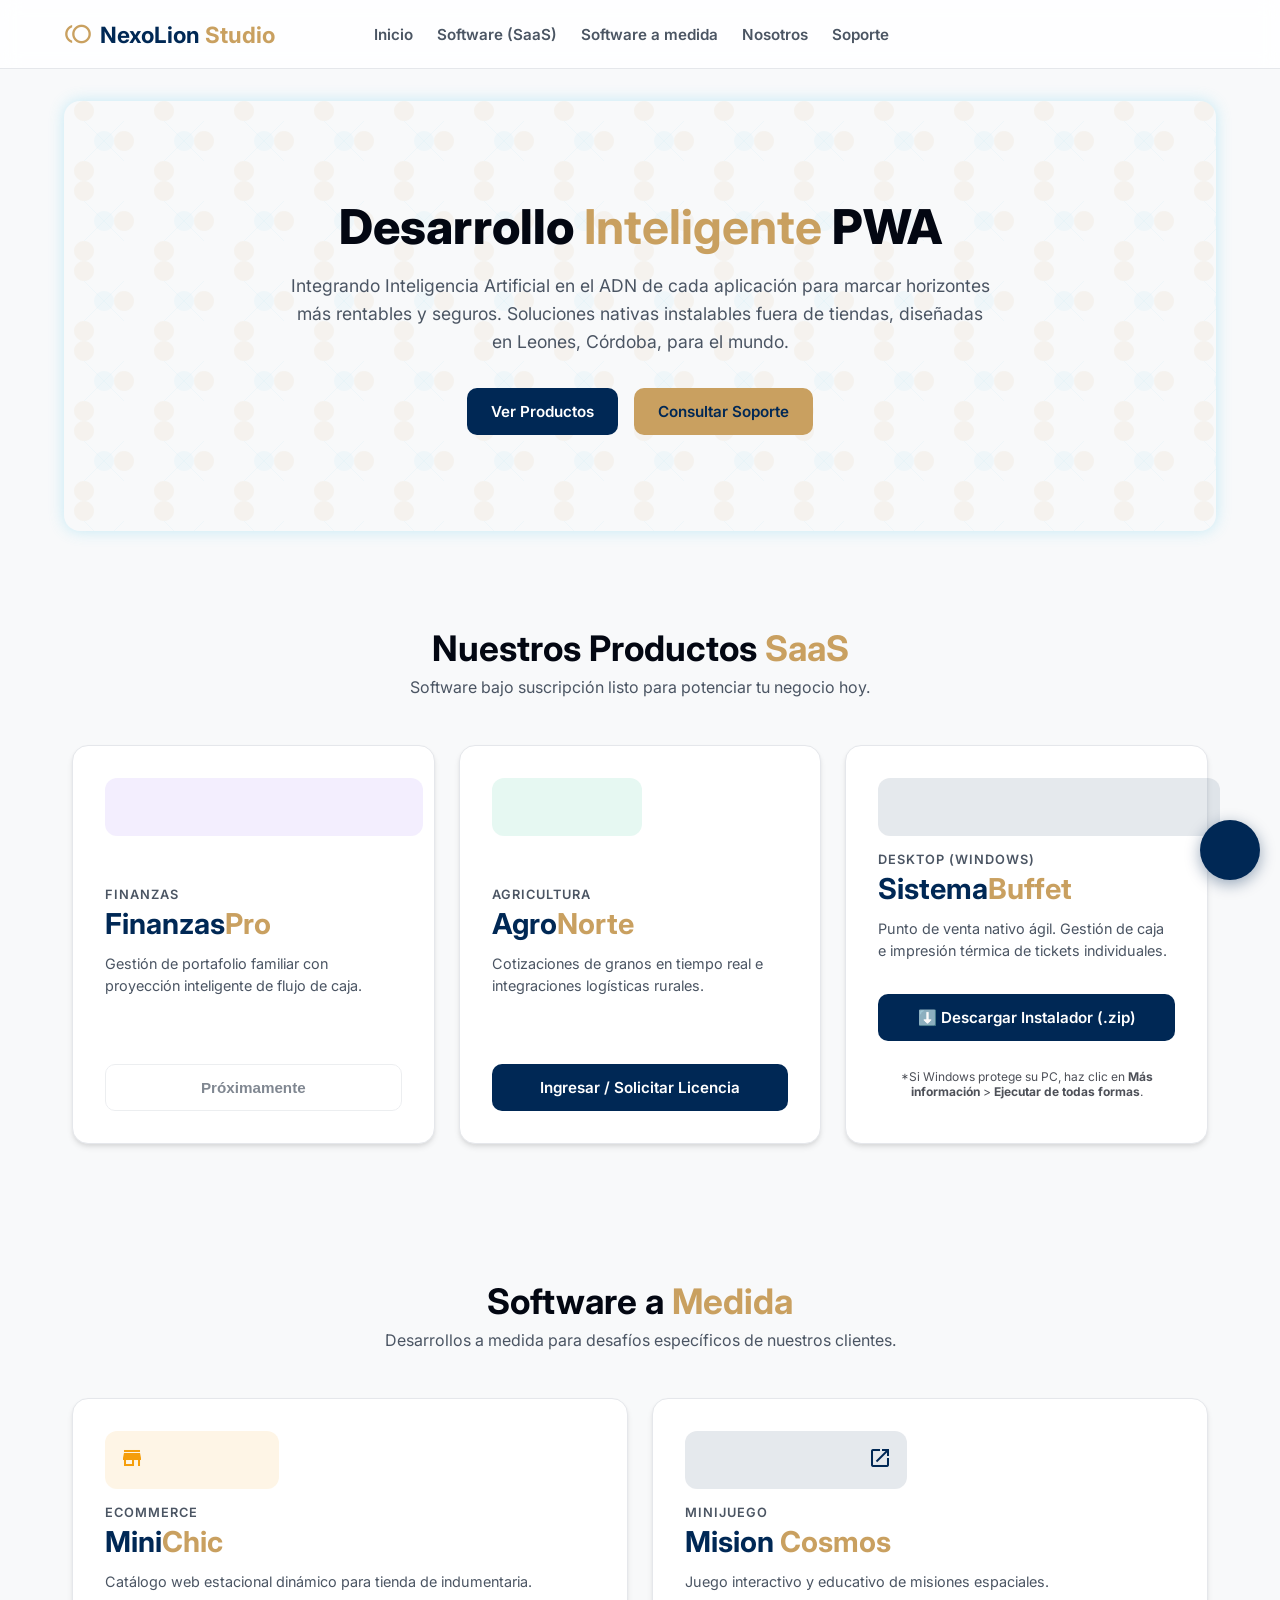
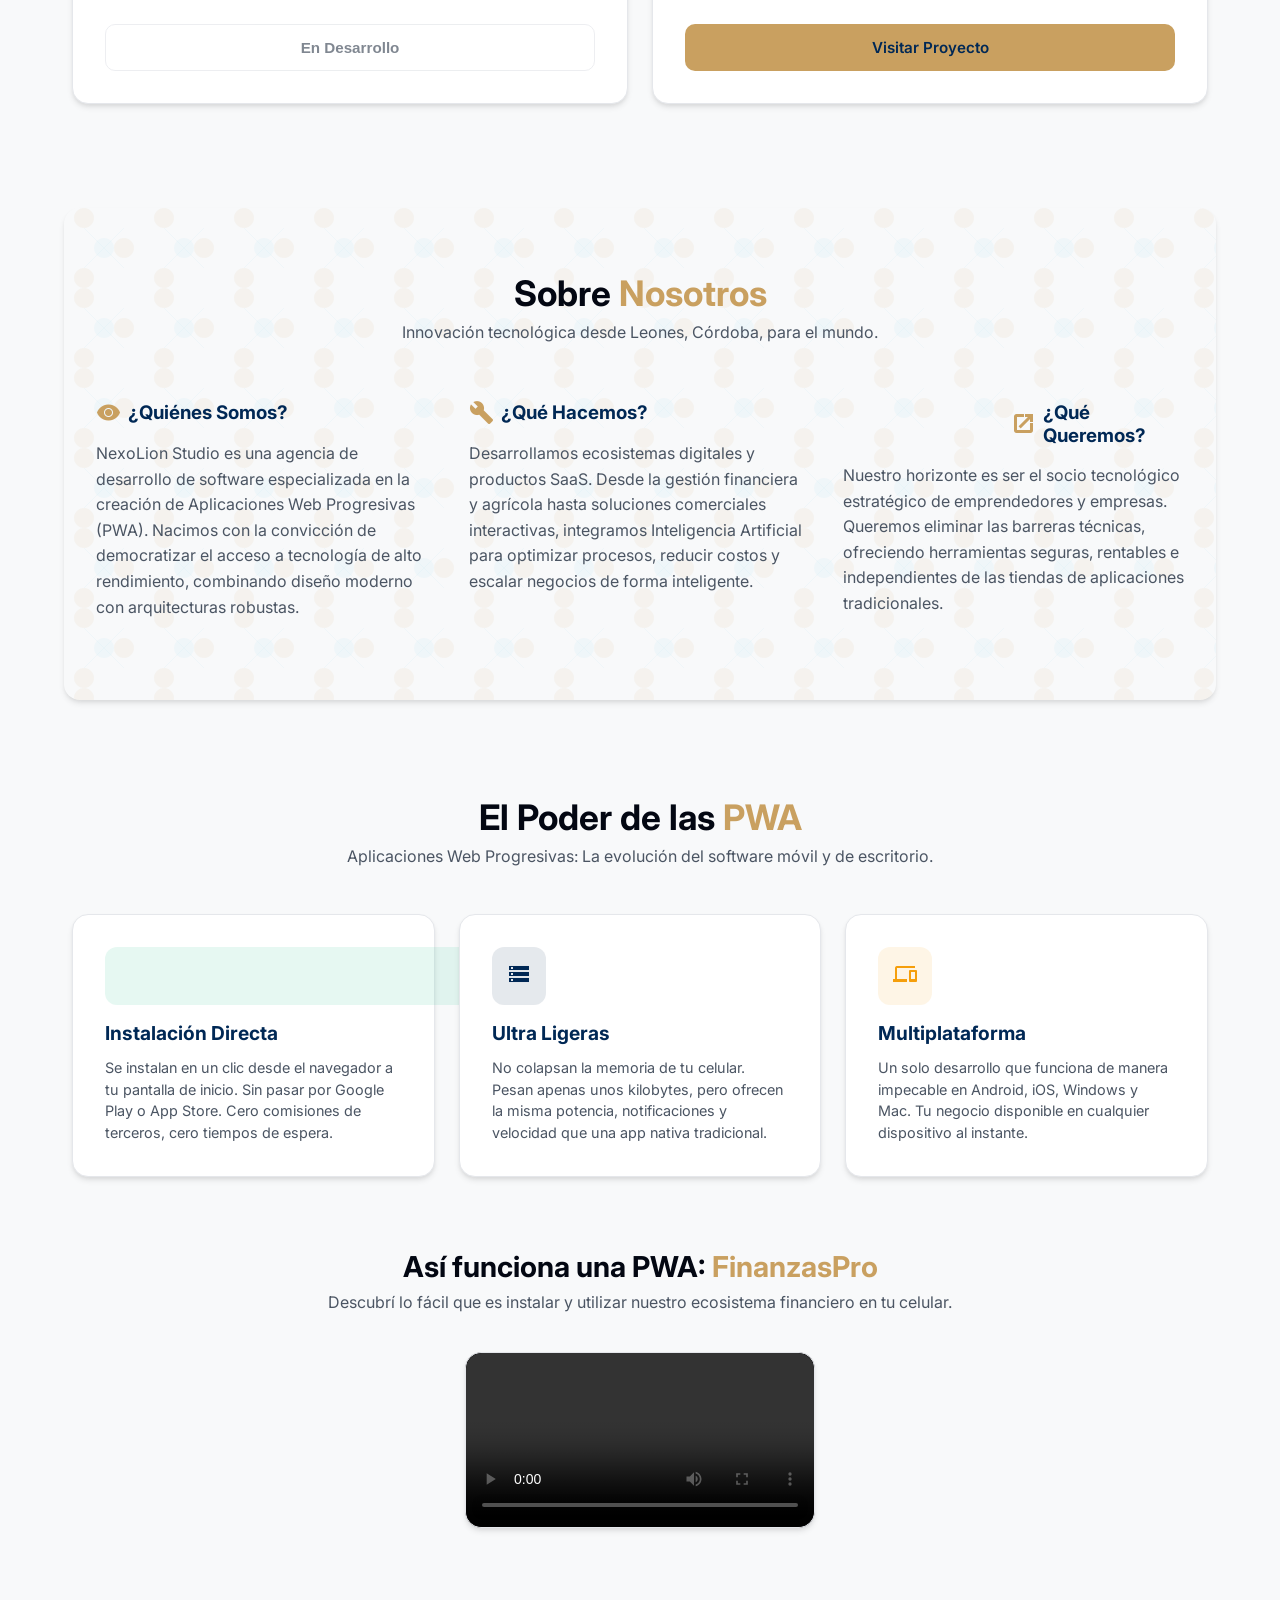
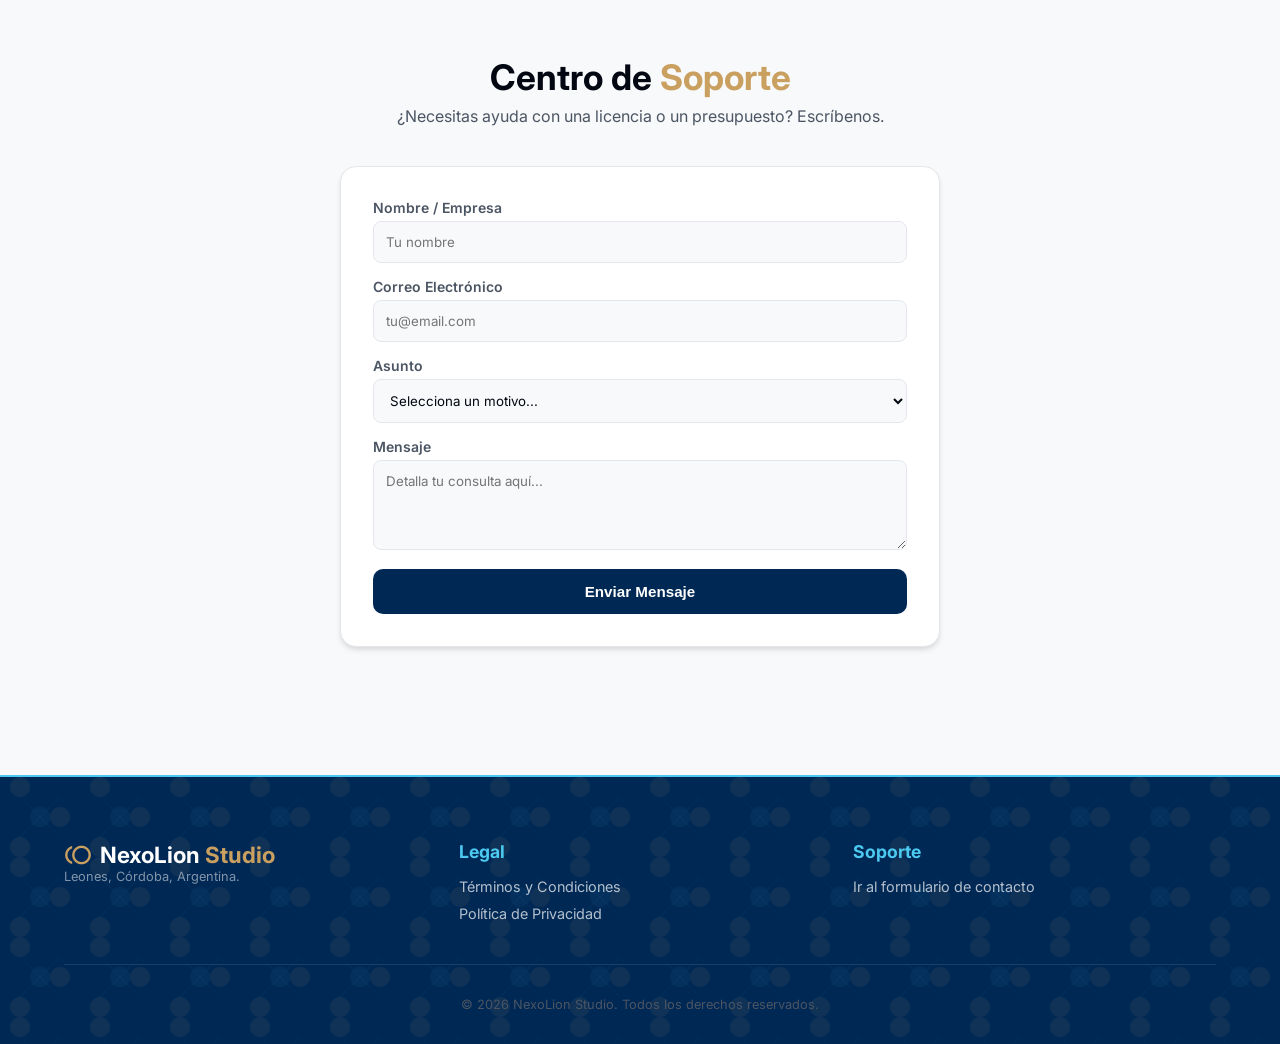
==== index.html @ 4a4f0703 "Corrige archivo index incluyendo el instalador actual" ====
<!DOCTYPE html>
<html lang="es">
<head>
    <meta charset="UTF-8">
    <meta name="viewport" content="width=device-width, initial-scale=1.0">
    <title>NexoLion Studio - Horizontes Inteligentes</title>
    <link href="https://fonts.googleapis.com/css2?family=Inter:wght@400;600;700&display=swap" rel="stylesheet">
    <link href="https://fonts.googleapis.com/icon?family=Material+Icons" rel="stylesheet">
    <link rel="stylesheet" href="styles.css">
</head>
<body class="light-mode"> 
    
    <header class="main-header">
        <div class="main-container header-content">
            <div class="logo">
                <span class="material-icons accent-icon">toll</span> <h1>NexoLion <span class="highlight">Studio</span></h1>
            </div>
            
            <nav class="desktop-nav">
                <a href="#hero">Inicio</a>
                <a href="#saas">Software (SaaS)</a>
                <a href="#casos">Software a medida</a>
                <a href="#nosotros">Nosotros</a>
                <a href="#soporte">Soporte</a>
            </nav>

            <div class="header-actions">
                <button id="theme-toggle" class="theme-btn">
                    <span class="material-icons" id="theme-icon">dark_mode</span>
                </button>
                <button id="hamburger-btn" class="hamburger-btn">
                    <span class="material-icons">menu</span>
                </button>
            </div>
        </div>
    </header>

    <nav id="mobile-menu" class="mobile-nav">
        <a href="#hero" class="mobile-link">Inicio</a>
        <a href="#saas" class="mobile-link">Software (SaaS)</a>
        <a href="#casos" class="mobile-link">Software a medida</a>
        <a href="#nosotros" class="mobile-link">Nosotros</a>
        <a href="#soporte" class="mobile-link">Soporte</a>
    </nav>

    <main class="main-container">
        
        <section id="hero" class="hero-section pattern-neural-bg">
            <div class="hero-content">
                <h2 class="hero-title">Desarrollo <span class="highlight">Inteligente</span> PWA</h2>
                <p class="hero-tagline">
                    Integrando Inteligencia Artificial en el ADN de cada aplicación para marcar horizontes más rentables y seguros. Soluciones nativas instalables fuera de tiendas, diseñadas en Leones, Córdoba, para el mundo.
                </p>
                <div class="hero-actions w-100">
                    <a href="#saas" class="btn-primary">Ver Productos</a>
                    <a href="#soporte" class="btn-secondary">Consultar Soporte</a>
                </div>
            </div>
        </section>

        <section id="saas" class="section">
            <div class="section-header">
                <h2 class="section-title">Nuestros Productos <span class="highlight">SaaS</span></h2>
                <p class="section-subtitle">Software bajo suscripción listo para potenciar tu negocio hoy.</p>
            </div>
            <div class="dashboard-grid">
                
                <article class="card saas-card">
                    <div class="card-icon icon-ai"><span class="material-icons">auto_awesome</span></div>
                    <div class="card-data">
                        <span class="card-label">Finanzas</span>
                        <h3 class="card-value">Finanzas<span class="highlight">Pro</span></h3>
                        <p class="card-description">Gestión de portafolio familiar con proyección inteligente de flujo de caja.</p>
                    </div>
                    <button class="btn-secondary w-100 mt-1 disabled-btn">Próximamente</button>
                </article>

                <article class="card saas-card">
                    <div class="card-icon icon-success"><span class="material-icons">grass</span></div>
                    <div class="card-data">
                        <span class="card-label">Agricultura</span>
                        <h3 class="card-value">Agro<span class="highlight">Norte</span></h3>
                        <p class="card-description">Cotizaciones de granos en tiempo real e integraciones logísticas rurales.</p>
                    </div>
                    <a href="https://agronorte.nexolionstudio.ar/login" target="_blank" class="btn-primary w-100 mt-1">Ingresar / Solicitar Licencia</a>
                </article>
				
				<article class="card saas-card">
                    <div class="card-icon icon-primary"><span class="material-icons">point_of_sale</span></div>
                    <div class="card-data">
                        <span class="card-label">Desktop (Windows)</span>
                        <h3 class="card-value">Sistema<span class="highlight">Buffet</span></h3>
                        <p class="card-description">Punto de venta nativo ágil. Gestión de caja e impresión térmica de tickets individuales.</p>
                    </div>
                    <a href="descargas/SisBuffet_v1.0.zip" class="btn-primary w-100 mt-1" download>⬇️ Descargar Instalador (.zip)</a>
                    <p style="font-size: 0.75rem; text-align: center; margin-top: 12px; opacity: 0.7;">
                        *Si Windows protege su PC, haz clic en <b>Más información</b> > <b>Ejecutar de todas formas</b>.
                    </p>
                </article>
            </div>
        </section>

        <section id="casos" class="section">
            <div class="section-header">
                <h2 class="section-title">Software a <span class="highlight">Medida</span></h2>
                <p class="section-subtitle">Desarrollos a medida para desafíos específicos de nuestros clientes.</p>
            </div>
            <div class="dashboard-grid grid-span-full">
                
                <article class="card cases-card">
                    <div class="card-icon icon-warning"><span class="material-icons">storefront</span></div>
                    <div class="card-data">
                        <span class="card-label">Ecommerce</span>
                        <h3 class="card-value">Mini<span class="highlight">Chic</span></h3>
                        <p class="card-description">Catálogo web estacional dinámico para tienda de indumentaria.</p>
                    </div>
                    <button class="btn-secondary w-100 mt-1 disabled-btn">En Desarrollo</button>
                </article>

                <article class="card cases-card">
                    <div class="card-icon icon-primary"><span class="material-icons">rocket_launch</span></div>
                    <div class="card-data">
                        <span class="card-label">Minijuego</span>
                        <h3 class="card-value">Mision <span class="highlight">Cosmos</span></h3>
                        <p class="card-description">Juego interactivo y educativo de misiones espaciales.</p>
                    </div>
                    <a href="https://misioncosmos.nexolionstudio.ar" target="_blank" class="btn-secondary w-100 mt-1">Visitar Proyecto</a>
                </article>
            </div>
        </section>
		
		<section id="nosotros" class="section pattern-neural-bg" style="border-radius: var(--border-radius); box-shadow: var(--shadow-card); padding: 4rem 2rem; margin: 2rem 0;">
			<div class="section-header">
				<h2 class="section-title">Sobre <span class="highlight">Nosotros</span></h2>
				<p class="section-subtitle">Innovación tecnológica desde Leones, Córdoba, para el mundo.</p>
			</div>
			
			<div class="about-grid">
				<div class="about-item">
					<h3><span class="material-icons highlight">visibility</span> ¿Quiénes Somos?</h3>
					<p>NexoLion Studio es una agencia de desarrollo de software especializada en la creación de Aplicaciones Web Progresivas (PWA). Nacimos con la convicción de democratizar el acceso a tecnología de alto rendimiento, combinando diseño moderno con arquitecturas robustas.</p>
				</div>
				
				<div class="about-item">
					<h3><span class="material-icons highlight">build</span> ¿Qué Hacemos?</h3>
					<p>Desarrollamos ecosistemas digitales y productos SaaS. Desde la gestión financiera y agrícola hasta soluciones comerciales interactivas, integramos Inteligencia Artificial para optimizar procesos, reducir costos y escalar negocios de forma inteligente.</p>
				</div>
				
				<div class="about-item">
					<h3><span class="material-icons highlight">rocket_launch</span> ¿Qué Queremos?</h3>
					<p>Nuestro horizonte es ser el socio tecnológico estratégico de emprendedores y empresas. Queremos eliminar las barreras técnicas, ofreciendo herramientas seguras, rentables e independientes de las tiendas de aplicaciones tradicionales.</p>
				</div>
			</div>
		</section>
		
		<section id="pwa-info" class="section">
			<div class="section-header">
				<h2 class="section-title">El Poder de las <span class="highlight">PWA</span></h2>
				<p class="section-subtitle">Aplicaciones Web Progresivas: La evolución del software móvil y de escritorio.</p>
			</div>
			
			<div class="dashboard-grid">
				<article class="card">
					<div class="card-icon icon-success"><span class="material-icons">install_mobile</span></div>
					<div class="card-data">
						<h3 class="card-value pwa-card-title">Instalación Directa</h3>
						<p class="card-description">Se instalan en un clic desde el navegador a tu pantalla de inicio. Sin pasar por Google Play o App Store. Cero comisiones de terceros, cero tiempos de espera.</p>
					</div>
				</article>
				<article class="card">
					<div class="card-icon icon-primary"><span class="material-icons">storage</span></div>
					<div class="card-data">
						<h3 class="card-value pwa-card-title">Ultra Ligeras</h3>
						<p class="card-description">No colapsan la memoria de tu celular. Pesan apenas unos kilobytes, pero ofrecen la misma potencia, notificaciones y velocidad que una app nativa tradicional.</p>
					</div>
				</article>
				<article class="card">
					<div class="card-icon icon-warning"><span class="material-icons">devices</span></div>
					<div class="card-data">
						<h3 class="card-value pwa-card-title">Multiplataforma</h3>
						<p class="card-description">Un solo desarrollo que funciona de manera impecable en Android, iOS, Windows y Mac. Tu negocio disponible en cualquier dispositivo al instante.</p>
					</div>
				</article>
			</div>

			<div class="showcase-container">
				<div class="section-header">
					<h3 class="section-title pwa-showcase-title">Así funciona una PWA: <span class="highlight">FinanzasPro</span></h3>
					<p class="section-subtitle">Descubrí lo fácil que es instalar y utilizar nuestro ecosistema financiero en tu celular.</p>
				</div>
				
				<div class="video-wrapper">
					<video controls playsinline preload="metadata" class="responsive-video">
						<source src="videos/finanzaspro-demo.mp4" type="video/mp4">
						Tu navegador no soporta el reproductor de video.
					</video>
				</div>
			</div>
		</section>
		
        <section id="soporte" class="section">
			<div class="section-header">
				<h2 class="section-title">Centro de <span class="highlight">Soporte</span></h2>
				<p class="section-subtitle">¿Necesitas ayuda con una licencia o un presupuesto? Escríbenos.</p>
			</div>
			<div class="card support-card">
				<form id="form-soporte" action="https://formsubmit.co/nexolionstudio@gmail.com" method="POST" class="support-form">
					<input type="hidden" name="_subject" value="NexoLion Soporte: Nuevo Requerimiento">
					<input type="hidden" name="_captcha" value="false">

					<div class="form-group">
						<label for="nombre">Nombre / Empresa</label>
						<input type="text" id="nombre" name="nombre" required placeholder="Tu nombre">
					</div>
					<div class="form-group">
						<label for="email">Correo Electrónico</label>
						<input type="email" id="email" name="email" required placeholder="tu@email.com">
					</div>
					<div class="form-group">
						<label for="asunto">Asunto</label>
						<select id="asunto" name="asunto" required>
							<option value="" disabled selected>Selecciona un motivo...</option>
							<option value="Suscripcion_Licencia">Suscripciones / Licencias</option>
							<option value="Presupuesto">Solicitud de Presupuesto</option>
							<option value="Soporte_Tecnico">Problema Técnico / Visualización</option>
							<option value="Otro">Otro</option>
						</select>
					</div>
					<div class="form-group">
						<label for="mensaje">Mensaje</label>
						<textarea id="mensaje" name="mensaje" rows="4" required placeholder="Detalla tu consulta aquí..."></textarea>
					</div>
					<button type="submit" id="btn-enviar" class="btn-primary w-100">Enviar Mensaje</button>
				</form>
			</div>
		</section>
        
    </main>

    <div id="chatbot-container" class="chatbot-wrapper">
        <button id="chatbot-toggle" class="chatbot-btn">
            <span class="material-icons">support_agent</span>
        </button>
        <div id="chatbot-window" class="chatbot-window hidden">
            <div class="chatbot-header">
                <h4>NexoLion Asistente</h4>
                <button id="chatbot-close"><span class="material-icons">close</span></button>
            </div>
            <div class="chatbot-body">
                <div class="chat-message bot-message">
                    ¡Hola! Soy el asistente virtual de NexoLion Studio. ¿En qué puedo ayudarte hoy? (Suscripciones, Presupuestos, Soporte Técnico).
                </div>
                </div>
            <div class="chatbot-footer">
				<input type="text" id="chat-input" placeholder="Escribe tu consulta...">
				<button id="chat-send"><span class="material-icons">send</span></button>
			</div>
        </div>
    </div>

    <footer class="main-footer pattern-neural-bg">
        <div class="main-container footer-content">
            <div class="footer-sections">
                <div class="footer-col logo-col">
                    <div class="logo">
                        <span class="material-icons accent-icon">toll</span>
                        <h3>NexoLion <span class="highlight">Studio</span></h3>
                    </div>
                    <p class="footer-text">Leones, Córdoba, Argentina.</p>
                </div>
                <div class="footer-col legal-col">
                    <h4>Legal</h4>
                    <a href="/legal/tyc.html" class="footer-link">Términos y Condiciones</a>
                    <a href="/legal/privacidad.html" class="footer-link">Política de Privacidad</a>
                </div>
                <div class="footer-col support-col">
                    <h4>Soporte</h4>
                    <a href="#soporte" class="footer-link">Ir al formulario de contacto</a>
                </div>
            </div>
            <div class="footer-copyright">
                <p class="card-subtext">&copy; 2026 NexoLion Studio. Todos los derechos reservados.</p>
            </div>
        </div>
    </footer>

    <script type="module" src="app.js"></script>

</body>
</html>
---- styles.css ----
/* ==========================================================================
   NEXOLION STUDIO - SISTEMA DE ESTILOS CENTRAL
   ========================================================================== */

/* === 1. VARIABLES GLOBALES & TEMAS === */
:root {
    --bg-base: #f8f9fa;
    --bg-card: #ffffff;
    --border-color: #e5e7eb;
    --text-main: #030712;
    --text-muted: #4b5563;
    
    --color-primary: #002855;
    --color-accent: #c9a060;
    --color-neural: #4cc9f0;
    --color-success: #10b981;
    --color-danger: #ef4444;
    --color-warning: #f59e0b;
    
    --shadow-card: 0 4px 6px -1px rgba(0, 0, 0, 0.1), 0 2px 4px -1px rgba(0, 0, 0, 0.06);
    --shadow-neural: 0 0 15px rgba(76, 201, 240, 0.3);
    --border-radius: 16px;
    
    --pattern-neural: url("data:image/svg+xml,%3Csvg width='80' height='80' viewBox='0 0 80 80' xmlns='http://www.w3.org/2000/svg'%3E%3Cg fill='none' fill-rule='evenodd'%3E%3Cg fill='%23c9a060' fill-opacity='0.08'%3E%3Cpath d='M50 40c0-5.523 4.477-10 10-10s10 4.477 10 10-4.477 10-10 10-10-4.477-10-10zM10 10c0-5.523 4.477-10 10-10s10 4.477 10 10-4.477 10-10 10-10-4.477-10-10zM10 70c0-5.523 4.477-10 10-10s10 4.477 10 10-4.477 10-10 10-10-4.477-10-10z'/%3E%3C/g%3E%3Cg fill='%234cc9f0' fill-opacity='0.05'%3E%3Cpath d='M30 40c0-5.523 4.477-10 10-10s10 4.477 10 10-4.477 10-10 10-10-4.477-10-10z'/%3E%3C/g%3E%3Cg stroke='%234cc9f0' stroke-opacity='0.05'%3E%3Cpath d='M20 20l20 20m0 0l20-20M40 40L20 60m20-20l20 20'/%3E%3C/g%3E%3C/g%3E%3C/svg%3E");
}

/* === OVERRIDES PARA MODO OSCURO === */
body.dark-mode {
    --bg-base: #030712;
    --bg-card: #0b1120;
    --border-color: #1f2937;
    --text-main: #f3f4f6;
    --text-muted: #9ca3af;
    --shadow-card: 0 10px 25px -5px rgba(0, 0, 0, 0.5);
    
    --pattern-neural: url("data:image/svg+xml,%3Csvg width='80' height='80' viewBox='0 0 80 80' xmlns='http://www.w3.org/2000/svg'%3E%3Cg fill='none' fill-rule='evenodd'%3E%3Cg fill='%23c9a060' fill-opacity='0.15'%3E%3Cpath d='M50 40c0-5.523 4.477-10 10-10s10 4.477 10 10-4.477 10-10 10-10-4.477-10-10zM10 10c0-5.523 4.477-10 10-10s10 4.477 10 10-4.477 10-10 10-10-4.477-10-10zM10 70c0-5.523 4.477-10 10-10s10 4.477 10 10-4.477 10-10 10-10-4.477-10-10z'/%3E%3C/g%3E%3Cg fill='%234cc9f0' fill-opacity='0.1'%3E%3Cpath d='M30 40c0-5.523 4.477-10 10-10s10 4.477 10 10-4.477 10-10 10-10-4.477-10-10z'/%3E%3C/g%3E%3Cg stroke='%234cc9f0' stroke-opacity='0.1'%3E%3Cpath d='M20 20l20 20m0 0l20-20M40 40L20 60m20-20l20 20'/%3E%3C/g%3E%3C/g%3E%3C/svg%3E");
}

/* === 2. RESET, BASE & LAYOUT === */
* { box-sizing: border-box; }

html, body {
    margin: 0;
    overflow-x: hidden; /* CORRECCIÓN: Previene el scroll horizontal */
    width: 100%;
    font-family: 'Inter', sans-serif;
    background-color: var(--bg-base);
    color: var(--text-main);
    -webkit-font-smoothing: antialiased;
    transition: background-color 0.3s ease, color 0.3s ease;
}

.main-container { max-width: 1200px; margin: 0 auto; padding: 0 1.5rem; }

/* === 3. CLASES UTILITARIAS Y DE PATRÓN === */
.hidden { display: none !important; }
.w-100 { width: 100%; }
.mt-1 { margin-top: 1rem; }
.highlight { color: var(--color-accent) !important; font-weight: 700; }
.pattern-neural-bg { background-image: var(--pattern-neural); }

/* === 4. HEADER & NAVEGACIÓN === */
.main-header {
    background-color: rgba(255, 255, 255, 0.85); backdrop-filter: blur(10px);
    border-bottom: 1px solid var(--border-color); position: sticky; top: 0; z-index: 1000;
}
body.dark-mode .main-header { background-color: rgba(3, 7, 18, 0.85); }

.header-content { display: flex; justify-content: space-between; align-items: center; padding: 1rem 1.5rem; }

.logo { display: flex; align-items: center; gap: 8px; }
.logo h1, .logo h3 { font-size: 1.4rem; margin: 0; font-weight: 700; color: var(--color-primary); }
body.dark-mode .logo h1, body.dark-mode .logo h3 { color: #fff; }
.accent-icon { color: var(--color-accent); font-size: 28px; }

/* Navegación Desktop */
.desktop-nav { display: flex; align-items: center; gap: 1.5rem; }
.desktop-nav a { text-decoration: none; color: var(--text-muted); font-weight: 600; font-size: 0.95rem; transition: color 0.2s; }
.desktop-nav a:hover { color: var(--color-primary); }
body.dark-mode .desktop-nav a:hover { color: #fff; }

/* Contenedor de acciones: Botón Tema + Hamburguesa */
.header-actions { display: flex; align-items: center; gap: 15px; }

.theme-btn {
    background: none; border: none; color: var(--text-muted); cursor: pointer;
    padding: 6px; border-radius: 50%; display: flex; align-items: center; justify-content: center;
    transition: all 0.2s;
}
.theme-btn:hover { color: var(--color-neural); background-color: rgba(76, 201, 240, 0.05); }

/* Botón Hamburguesa */
.hamburger-btn {
    display: none; /* Oculto en PC */
    background: none; border: none; color: var(--text-main); cursor: pointer; padding: 5px;
}
.hamburger-btn .material-icons { font-size: 28px; }

/* Navegación Mobile Desplegable */
.mobile-nav {
    display: none; flex-direction: column; position: absolute;
    top: 70px; left: 0; width: 100%;
    background-color: var(--bg-card); border-bottom: 2px solid var(--color-primary);
    padding: 10px 20px; box-shadow: var(--shadow-card); z-index: 999;
}
.mobile-nav.active { display: flex; }
.mobile-link {
    padding: 15px 0; color: var(--text-main); text-decoration: none; font-size: 16px;
    border-bottom: 1px solid var(--border-color); font-weight: 600;
}
.mobile-link:last-child { border-bottom: none; }

.about-grid {
    display: grid;
    grid-template-columns: repeat(auto-fit, minmax(300px, 1fr));
    gap: 2rem;
    text-align: left;
    margin-top: 2rem;
}
.about-item h3 {
    color: var(--color-primary);
    margin-bottom: 1rem;
    display: flex;
    align-items: center;
    gap: 8px;
}
body.dark-mode .about-item h3 {
    color: var(--color-neural);
}
.about-item p {
    color: var(--text-muted);
    line-height: 1.6;
}

/* === 5. HERO SECTION === */
.hero-section {
    padding: 6rem 1.5rem; text-align: center; border-radius: var(--border-radius);
    margin: 2rem 0; box-shadow: var(--shadow-neural);
}
.hero-content { display: flex; flex-direction: column; align-items: center; gap: 1rem; }
.hero-title { font-size: 3rem; font-weight: 800; margin: 0; color: var(--text-main); }
.hero-tagline { font-size: 1.1rem; color: var(--text-muted); line-height: 1.6; max-width: 700px; margin: 0; }
.hero-actions { display: flex; gap: 1rem; justify-content: center; margin-top: 1rem; }

/* === 6. SISTEMA DE BOTONES === */
.btn-primary, .btn-secondary {
    padding: 14px 24px; border: none; border-radius: 10px; font-size: 0.95rem; font-weight: 600;
    color: #fff; cursor: pointer; text-decoration: none; text-align: center;
    transition: opacity 0.3s, transform 0.1s, box-shadow 0.3s;
}
.btn-primary:active, .btn-secondary:active { transform: scale(0.98); }

.btn-primary { background: var(--color-primary); }
.btn-primary:hover { box-shadow: 0 4px 10px rgba(0, 40, 85, 0.2); }
body.dark-mode .btn-primary:hover { box-shadow: 0 4px 10px rgba(76, 201, 240, 0.2); }

.btn-secondary { background: var(--color-accent); color: var(--color-primary); }
.btn-secondary:hover { box-shadow: 0 4px 10px rgba(201, 160, 96, 0.2); }
body.dark-mode .btn-secondary { color: #fff; }

/* Botones Deshabilitados (Próximamente) */
.disabled-btn {
    background-color: transparent; border: 1px solid var(--border-color);
    color: var(--text-muted); cursor: not-allowed; opacity: 0.7; pointer-events: none;
}

/* === 7. SECCIONES GENERALES & DASHBOARD GRID === */
.section { padding: 4rem 0; }
.section-header { text-align: center; margin-bottom: 2.5rem; }
.section-title { font-size: 2.2rem; font-weight: 700; margin: 0; color: var(--text-main); }
.section-subtitle { font-size: 1rem; color: var(--text-muted); margin: 0.5rem 0 0 0; }

.dashboard-grid {
    display: grid; grid-template-columns: repeat(auto-fit, minmax(350px, 1fr));
    gap: 1.5rem; padding: 0.5rem;
}

/* === 8. TARJETAS (CARDS) SaaS & CASOS === */
.card {
    background-color: var(--bg-card); border: 1px solid var(--border-color);
    border-radius: var(--border-radius); padding: 2rem; box-shadow: var(--shadow-card);
    transition: transform 0.2s ease, border-color 0.2s ease, box-shadow 0.2s ease;
    display: flex; flex-direction: column; justify-content: space-between; gap: 1rem;
}
.card:hover { border-color: var(--color-neural); transform: translateY(-3px); box-shadow: var(--shadow-neural); }

.card-icon { width: fit-content; padding: 15px; border-radius: 12px; }
.icon-ai { background-color: rgba(139, 92, 246, 0.1); color: var(--color-neural); }
.icon-success { background-color: rgba(16, 185, 129, 0.1); color: var(--color-success); }
.icon-warning { background-color: rgba(245, 158, 11, 0.1); color: var(--color-warning); }
.icon-primary { background-color: rgba(0, 40, 85, 0.1); color: var(--color-primary); }
body.dark-mode .icon-primary { background-color: rgba(76, 201, 240, 0.1); color: var(--color-neural); }

.card-data { display: flex; flex-direction: column; gap: 4px; }
.card-label { font-size: 0.8rem; color: var(--text-muted); text-transform: uppercase; letter-spacing: 1px; font-weight: 600; }
.card-value { font-size: 1.8rem; font-weight: 700; margin: 0; color: var(--color-primary); }
body.dark-mode .card-value { color: #fff; }
.card-description { font-size: 0.9rem; color: var(--text-muted); line-height: 1.5; margin: 0.5rem 0 0 0; }
.card-subtext { font-size: 0.8rem; color: var(--text-muted); margin: 0; }

/* === 9. FORMULARIO DE SOPORTE === */
.support-card { max-width: 600px; margin: 0 auto; }
.support-form .form-group { margin-bottom: 15px; }
.support-form label { display: block; margin-bottom: 5px; font-size: 14px; color: var(--text-muted); font-weight: 600;}
.support-form input, .support-form select, .support-form textarea {
    width: 100%; padding: 12px; background-color: var(--bg-base);
    border: 1px solid var(--border-color); border-radius: 8px;
    color: var(--text-main); font-family: 'Inter', sans-serif; transition: border-color 0.2s;
}
.support-form input:focus, .support-form select:focus, .support-form textarea:focus {
    outline: none; border-color: var(--color-neural);
}

/* =========================================
   SECCIÓN PWA & SHOWCASE DE VIDEO
   ========================================= */

.pwa-card-title {
    font-size: 1.2rem;
}

.showcase-container {
    margin-top: 4rem;
}

.pwa-showcase-title {
    font-size: 1.8rem;
}

.video-wrapper {
    max-width: 350px;
    margin: 0 auto;
    border-radius: var(--border-radius);
    overflow: hidden;
    box-shadow: var(--shadow-card);
    background-color: #000;
    border: 1px solid var(--border-color);
}

.responsive-video {
    width: 100%;
    display: block;
    border-radius: inherit; /* Hereda las esquinas redondeadas del wrapper */
}

/* === 10. CHATBOT FLOTANTE === */
.chatbot-wrapper { position: fixed; bottom: 20px; right: 20px; z-index: 1000; }
.chatbot-btn {
    background-color: var(--color-primary); color: white; border: none; border-radius: 50%;
    width: 60px; height: 60px; display: flex; align-items: center; justify-content: center;
    cursor: pointer; box-shadow: 0 4px 15px rgba(0, 40, 85, 0.4); transition: transform 0.2s;
}
body.dark-mode .chatbot-btn { background-color: var(--color-accent); color: var(--color-primary); box-shadow: 0 4px 15px rgba(201, 160, 96, 0.4); }
.chatbot-btn:hover { transform: scale(1.05); }

.chatbot-window {
    position: absolute; bottom: 80px; right: 0; width: 320px;
    background-color: var(--bg-card); border: 1px solid var(--border-color);
    border-radius: 12px; box-shadow: var(--shadow-card); overflow: hidden; display: flex; flex-direction: column;
}
.chatbot-header {
    background-color: var(--color-primary); color: white; padding: 15px;
    display: flex; justify-content: space-between; align-items: center;
}
body.dark-mode .chatbot-header { background-color: #111827; border-bottom: 1px solid var(--border-color); }
.chatbot-header h4 { margin: 0; font-size: 16px; }
.chatbot-header button { background: none; border: none; color: white; cursor: pointer; }

.chatbot-body { padding: 15px; height: 250px; overflow-y: auto; background-color: var(--bg-base); }
.chat-message { padding: 10px; border-radius: 8px; font-size: 14px; line-height: 1.4; margin-bottom: 10px; }
.bot-message { background-color: rgba(76, 201, 240, 0.1); border-left: 3px solid var(--color-neural); color: var(--text-main); }

.chatbot-footer { display: flex; padding: 10px; background-color: var(--bg-card); border-top: 1px solid var(--border-color); }
.chatbot-footer input { flex: 1; background: transparent; border: none; color: var(--text-main); padding: 8px; outline: none; }
.chatbot-footer button { background: none; border: none; color: var(--color-neural); cursor: pointer; }

/* === 11. FOOTER === */
.main-footer {
    background-color: var(--color-primary); color: #fff;
    padding: 4rem 0 2rem 0; margin-top: 4rem; border-top: 2px solid var(--color-neural);
}

.main-footer .logo h1, 
.main-footer .logo h3 { 
    color: #ffffff !important; 
}
.footer-content { display: flex; flex-direction: column; gap: 2rem; }
.footer-sections { display: grid; grid-template-columns: repeat(auto-fit, minmax(250px, 1fr)); gap: 2rem; }
.footer-col h4 { margin: 0 0 1rem 0; font-size: 1.1rem; color: var(--color-neural); }
.footer-link { display: block; text-decoration: none; color: rgba(255,255,255,0.7); font-size: 0.9rem; margin-bottom: 10px; transition: color 0.2s; }
.footer-link:hover { color: var(--color-accent); }
.footer-text { color: rgba(255,255,255,0.5); font-size: 0.8rem; margin: 0; }
.footer-copyright { text-align: center; padding-top: 2rem; border-top: 1px solid rgba(255,255,255,0.1); }

/* === 12. MEDIA QUERIES (MOBILE RESPONSIVE) === */
@media (max-width: 1024px) {
    .desktop-nav { display: none; }
    .hamburger-btn { display: block; }
    .hero-title { font-size: 2.2rem; }
    .hero-actions { flex-direction: column; }
    .chatbot-window { right: -10px; width: 300px; }
}
@media (min-width: 1025px) {
    .mobile-nav { display: none !important; }
}
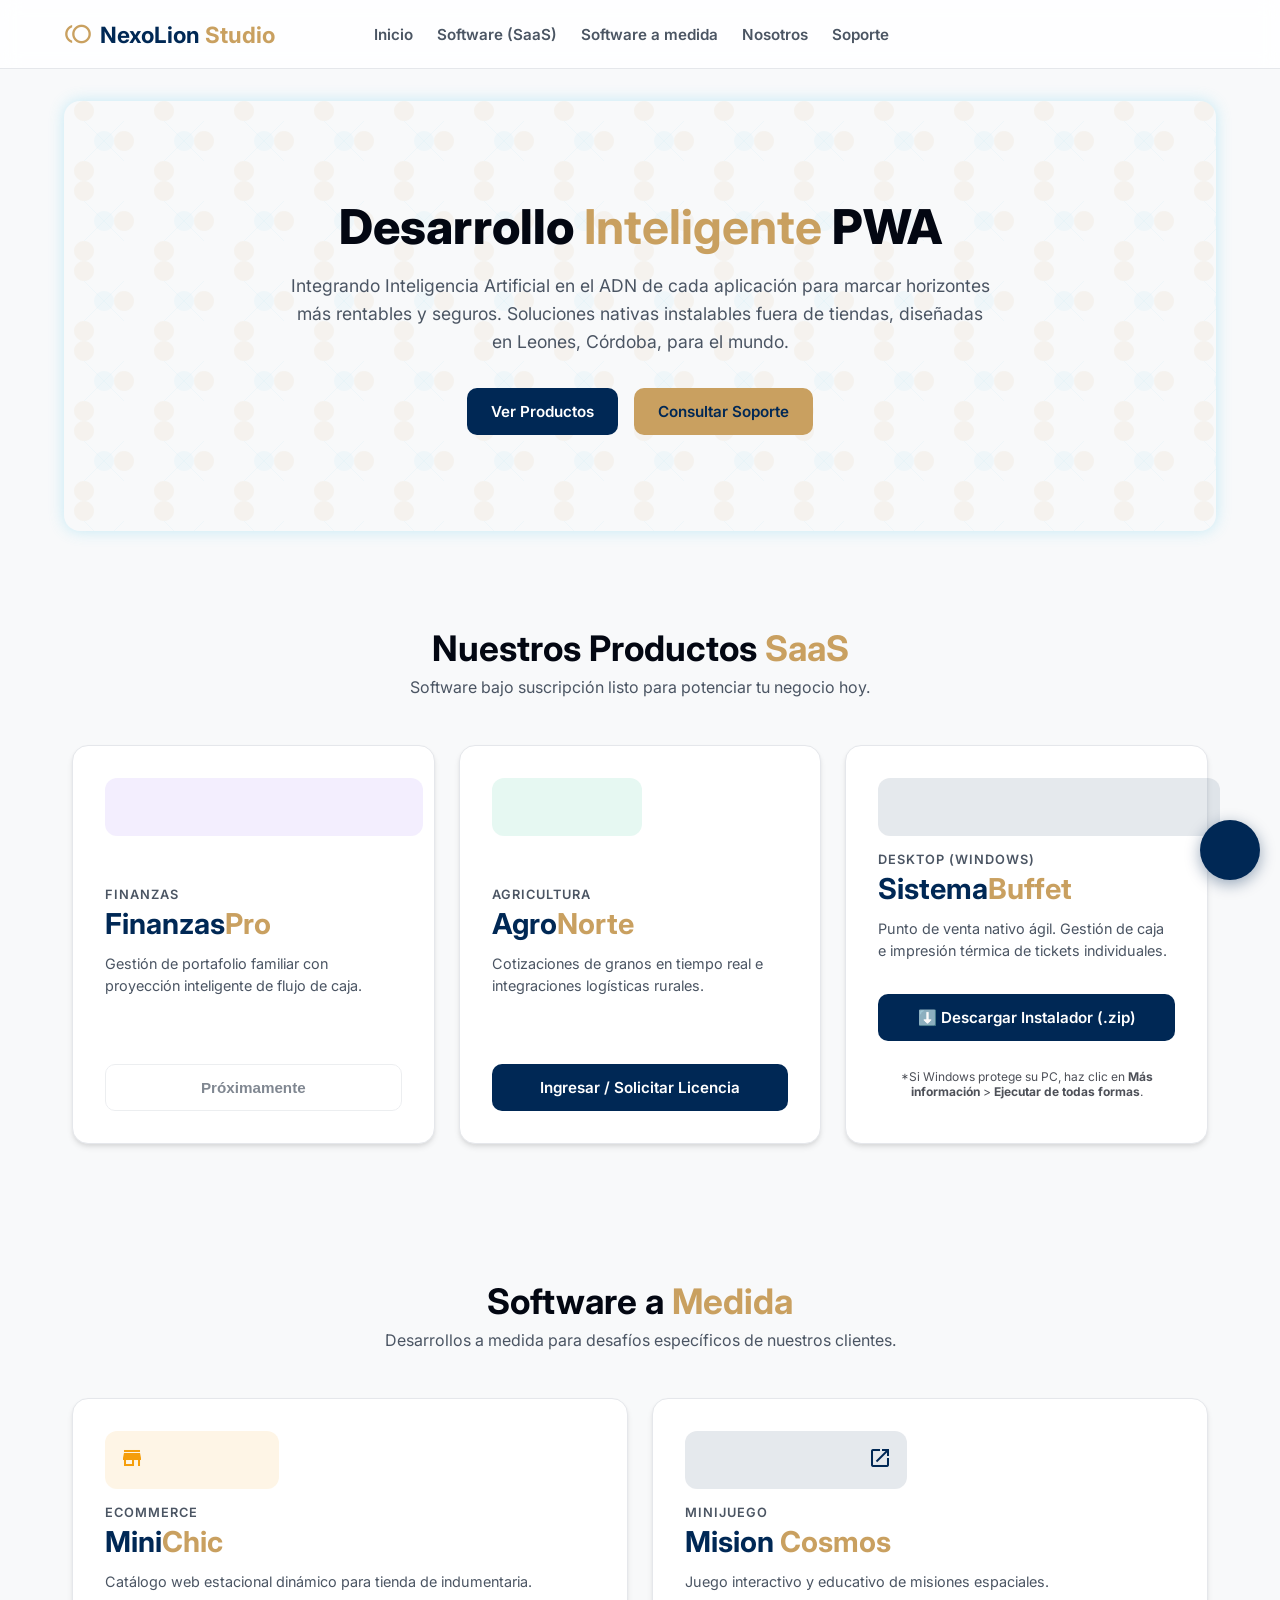
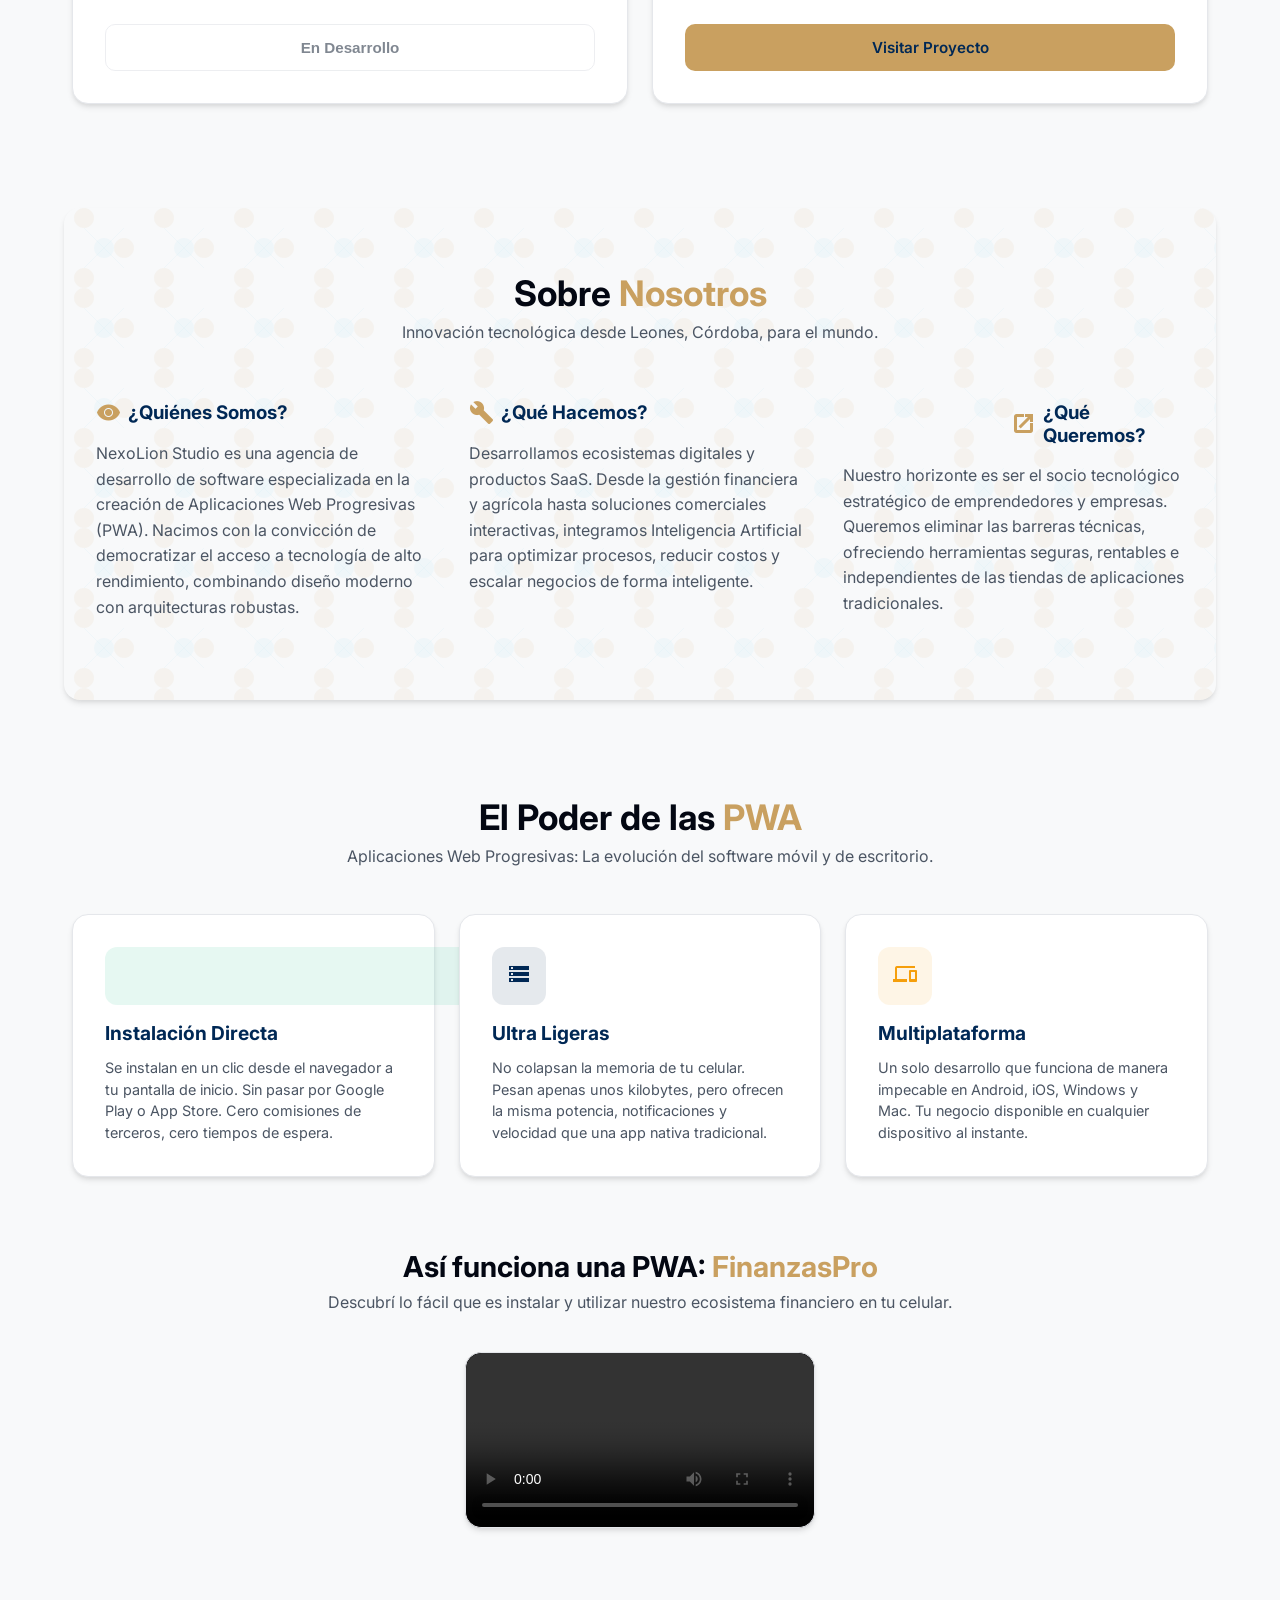
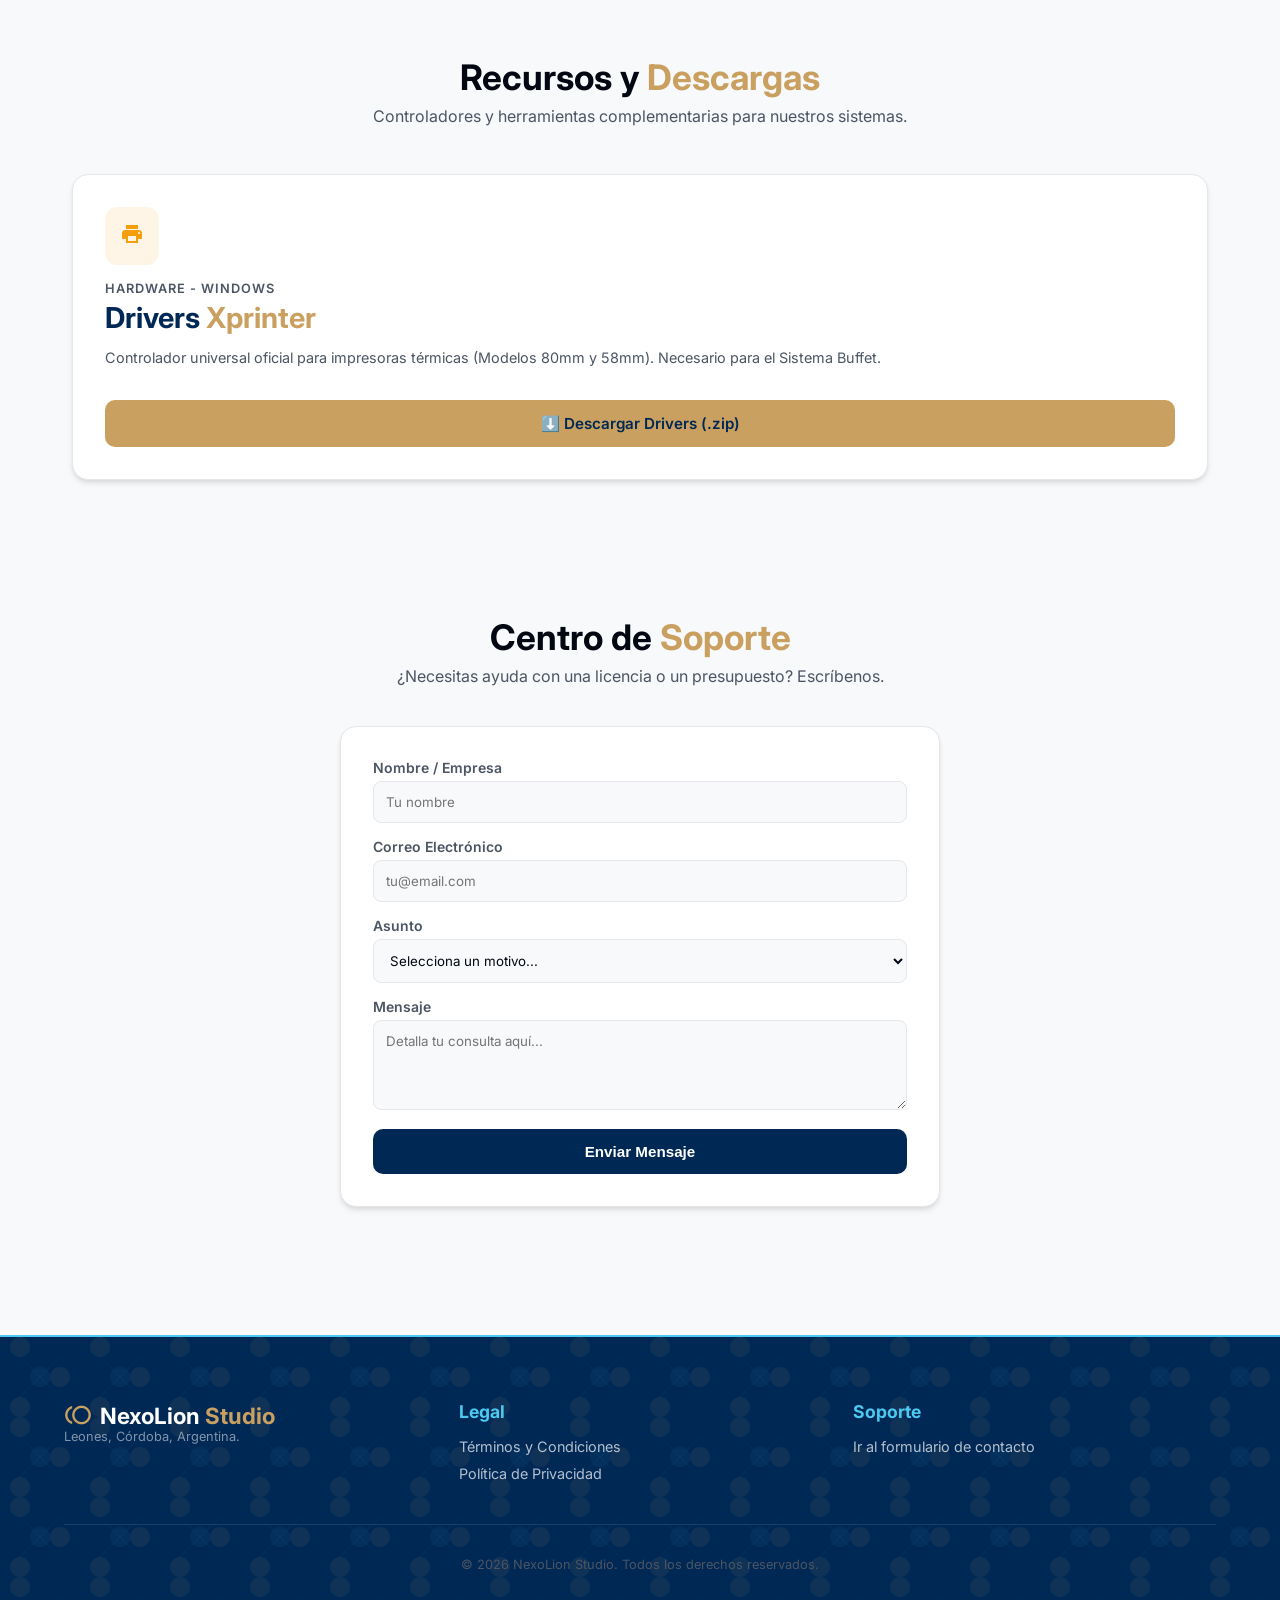
==== commit 3fda8f54: "Drivers Impresora termica xprinter" ====
--- a/index.html
+++ b/index.html
@@ -92,7 +92,7 @@
                         <h3 class="card-value">Sistema<span class="highlight">Buffet</span></h3>
                         <p class="card-description">Punto de venta nativo ágil. Gestión de caja e impresión térmica de tickets individuales.</p>
                     </div>
-                    <a href="descargas/SisBuffet_v1.0.zip" class="btn-primary w-100 mt-1" download>⬇️ Descargar Instalador (.zip)</a>
+                    <a href="descargas/SisBuffet_v1.2.zip" class="btn-primary w-100 mt-1" download>⬇️ Descargar Instalador (.zip)</a>
                     <p style="font-size: 0.75rem; text-align: center; margin-top: 12px; opacity: 0.7;">
                         *Si Windows protege su PC, haz clic en <b>Más información</b> > <b>Ejecutar de todas formas</b>.
                     </p>
@@ -197,6 +197,26 @@
 				</div>
 			</div>
 		</section>
+		
+		<section id="descargas" class="section">
+            <div class="section-header">
+                <h2 class="section-title">Recursos y <span class="highlight">Descargas</span></h2>
+                <p class="section-subtitle">Controladores y herramientas complementarias para nuestros sistemas.</p>
+            </div>
+            
+            <div class="dashboard-grid">
+                <article class="card">
+                    <div class="card-icon icon-warning"><span class="material-icons">print</span></div>
+                    <div class="card-data">
+                        <span class="card-label">Hardware - Windows</span>
+                        <h3 class="card-value">Drivers <span class="highlight">Xprinter</span></h3>
+                        <p class="card-description">Controlador universal oficial para impresoras térmicas (Modelos 80mm y 58mm). Necesario para el Sistema Buffet.</p>
+                    </div>
+                    <!-- Asegúrate de que el archivo ZIP esté en la carpeta 'descargas' de tu hosting -->
+                    <a href="descargas/Drivers_Impresora_Termica.zip" class="btn-secondary w-100 mt-1" download>⬇️ Descargar Drivers (.zip)</a>
+                </article>
+            </div>
+        </section>
 		
         <section id="soporte" class="section">
 			<div class="section-header">
